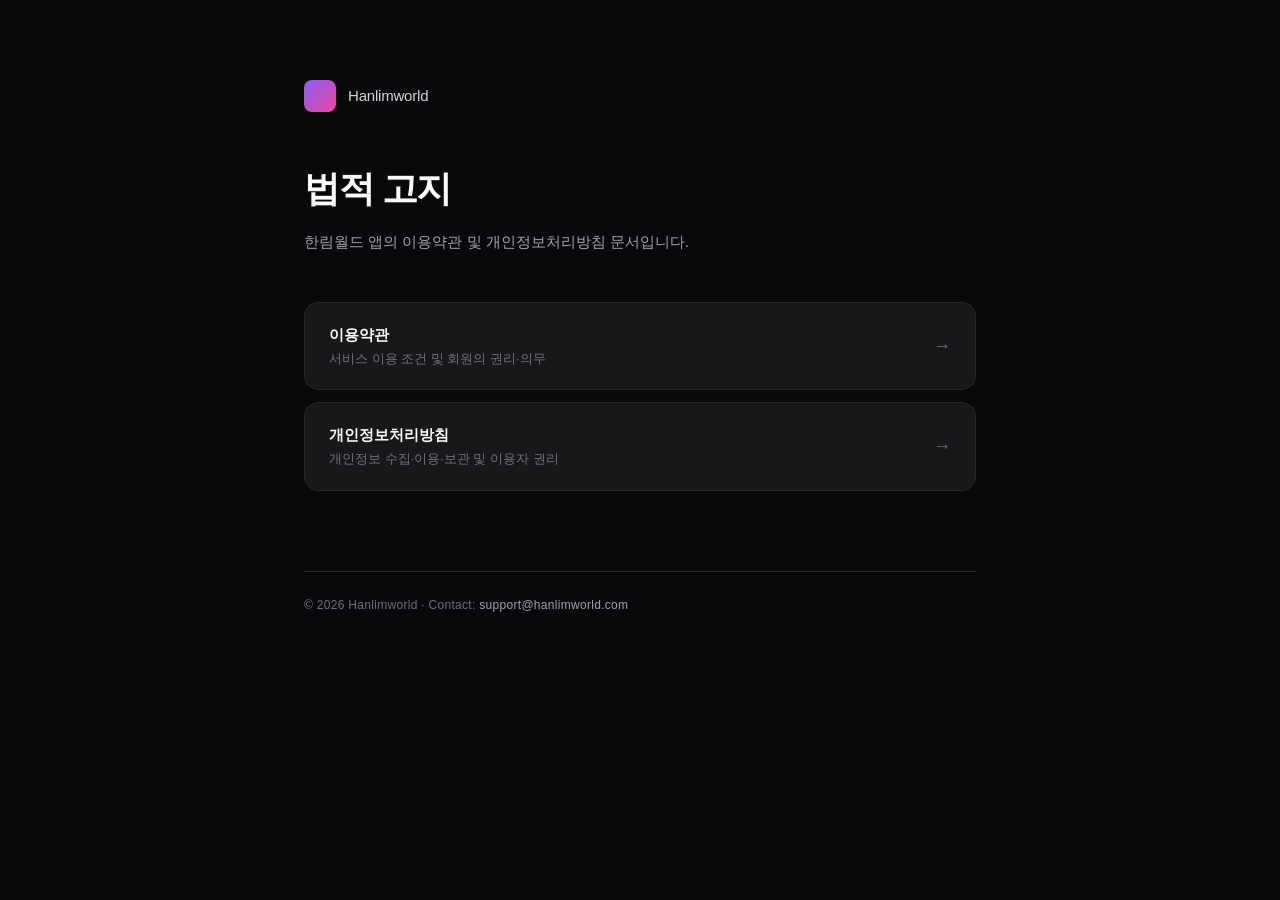
==== index.html @ de063f62 "Initial: 법적 고지 · 이용약관 · 개인정보처리방침" ====
<!DOCTYPE html>
<html lang="ko">
<head>
<meta charset="UTF-8">
<meta name="viewport" content="width=device-width, initial-scale=1.0">
<title>한림월드 — 법적 고지</title>
<style>
  :root {
    --zinc-950: #09090B;
    --zinc-900: #18181B;
    --zinc-800: #27272A;
    --zinc-700: #3F3F46;
    --zinc-500: #71717A;
    --zinc-400: #A1A1AA;
    --zinc-300: #D4D4D8;
    --zinc-50: #FAFAFA;
    --purple: #8B5CF6;
    --pink: #EC4899;
  }
  * { box-sizing: border-box; margin: 0; padding: 0; }
  html, body {
    background: var(--zinc-950);
    color: var(--zinc-50);
    font-family: -apple-system, BlinkMacSystemFont, 'Pretendard Variable',
      'Segoe UI', Roboto, sans-serif;
    line-height: 1.6;
    min-height: 100vh;
  }
  .container {
    max-width: 720px;
    margin: 0 auto;
    padding: 80px 24px;
  }
  .brand {
    display: flex;
    align-items: center;
    gap: 12px;
    margin-bottom: 48px;
  }
  .brand-mark {
    width: 32px;
    height: 32px;
    border-radius: 8px;
    background: linear-gradient(135deg, var(--purple), var(--pink));
  }
  .brand-name {
    font-size: 15px;
    font-weight: 500;
    color: var(--zinc-300);
    letter-spacing: -0.2px;
  }
  h1 {
    font-size: 36px;
    font-weight: 700;
    letter-spacing: -1.5px;
    margin-bottom: 12px;
  }
  .subtitle {
    color: var(--zinc-400);
    font-size: 15px;
    margin-bottom: 48px;
  }
  .links {
    display: grid;
    gap: 12px;
  }
  .link-card {
    display: flex;
    align-items: center;
    justify-content: space-between;
    padding: 20px 24px;
    background: var(--zinc-900);
    border: 1px solid var(--zinc-800);
    border-radius: 14px;
    text-decoration: none;
    color: var(--zinc-50);
    transition: border-color .15s ease;
  }
  .link-card:hover { border-color: var(--zinc-700); }
  .link-card .title { font-weight: 600; font-size: 15px; }
  .link-card .desc { color: var(--zinc-500); font-size: 13px; margin-top: 2px; }
  .link-card .arrow { color: var(--zinc-500); font-size: 18px; }
  footer {
    margin-top: 80px;
    padding-top: 24px;
    border-top: 1px solid var(--zinc-800);
    color: var(--zinc-500);
    font-size: 12px;
    letter-spacing: 0.3px;
  }
  footer a { color: var(--zinc-400); text-decoration: none; }
</style>
</head>
<body>
  <div class="container">
    <div class="brand">
      <div class="brand-mark"></div>
      <div class="brand-name">Hanlimworld</div>
    </div>
    <h1>법적 고지</h1>
    <p class="subtitle">한림월드 앱의 이용약관 및 개인정보처리방침 문서입니다.</p>
    <div class="links">
      <a class="link-card" href="./terms.html">
        <div>
          <div class="title">이용약관</div>
          <div class="desc">서비스 이용 조건 및 회원의 권리·의무</div>
        </div>
        <span class="arrow">→</span>
      </a>
      <a class="link-card" href="./privacy.html">
        <div>
          <div class="title">개인정보처리방침</div>
          <div class="desc">개인정보 수집·이용·보관 및 이용자 권리</div>
        </div>
        <span class="arrow">→</span>
      </a>
    </div>
    <footer>
      © 2026 Hanlimworld · Contact:
      <a href="mailto:support@hanlimworld.com">support@hanlimworld.com</a>
    </footer>
  </div>
</body>
</html>
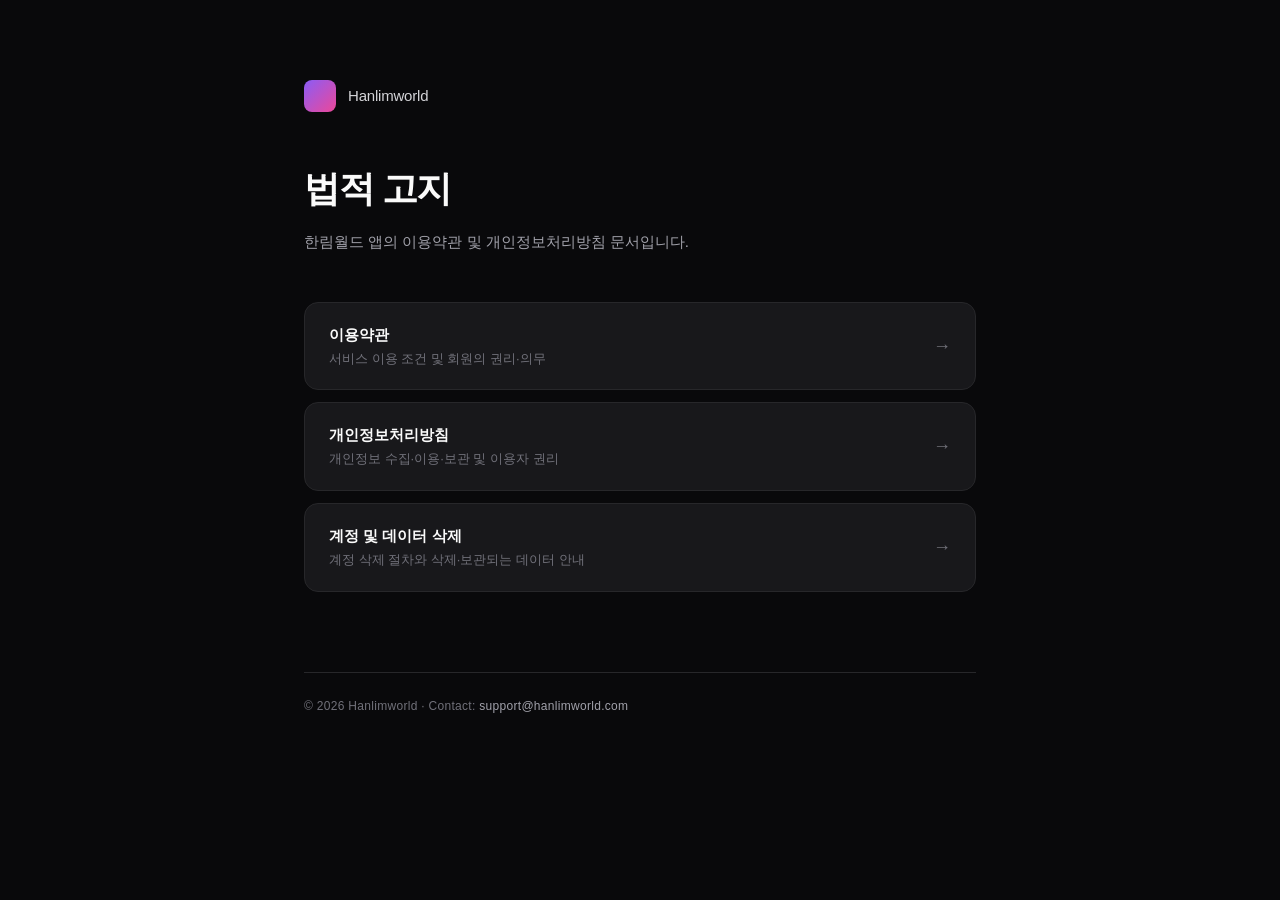
==== commit bd877327: "feat: 계정 및 데이터 삭제 안내 페이지 추가 (Play Console 필수) - 앱 이름 / 개발사 명시 (Hanlimworld) - 삭제 절차 2가지 (앱 내 즉시 삭제 ·" ====
--- a/index.html
+++ b/index.html
@@ -114,6 +114,13 @@
         </div>
         <span class="arrow">→</span>
       </a>
+      <a class="link-card" href="./delete-account.html">
+        <div>
+          <div class="title">계정 및 데이터 삭제</div>
+          <div class="desc">계정 삭제 절차와 삭제·보관되는 데이터 안내</div>
+        </div>
+        <span class="arrow">→</span>
+      </a>
     </div>
     <footer>
       © 2026 Hanlimworld · Contact:
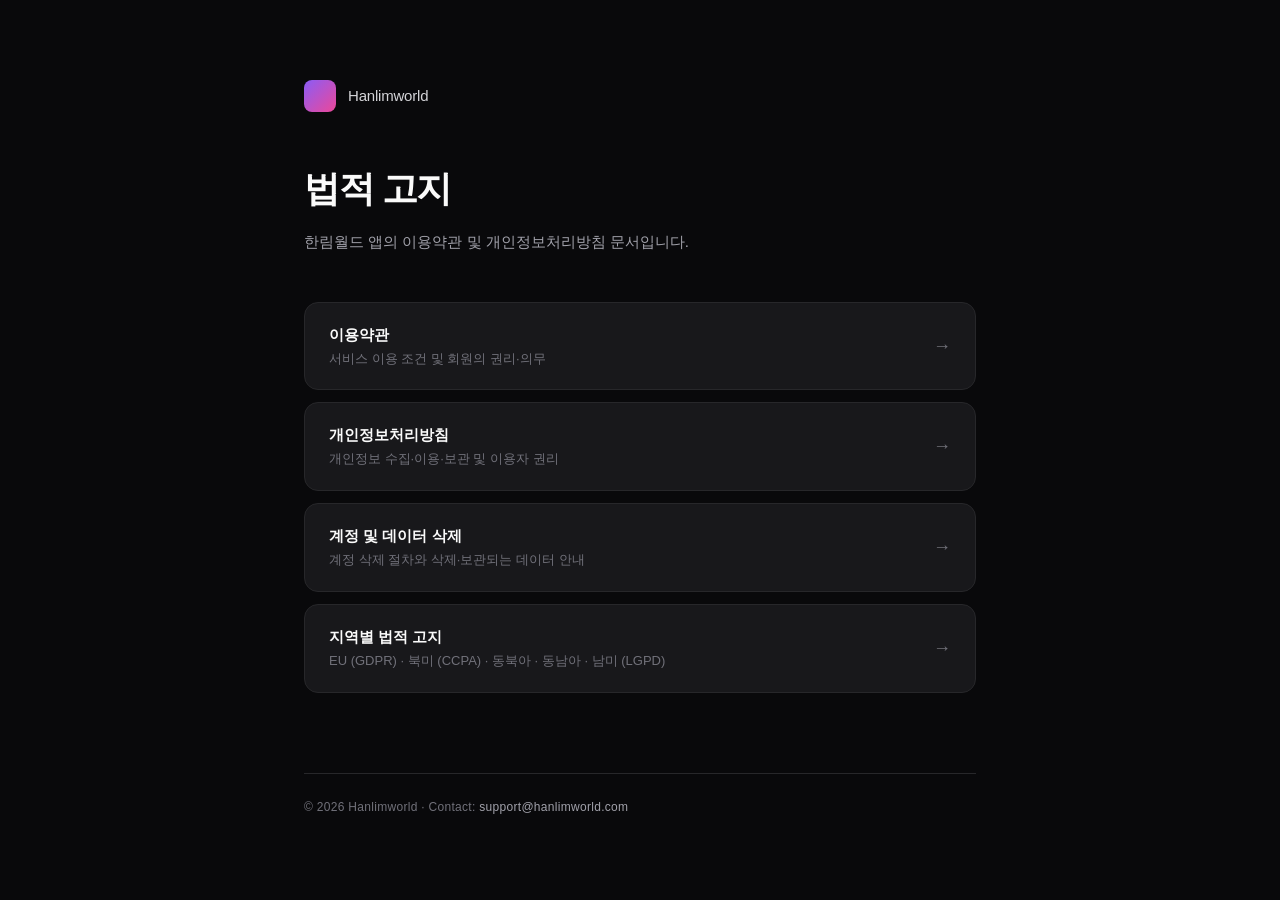
==== commit aecea38c: "feat: 지역별 개인정보처리방침 · 이용약관 (EU / 북미 / 남미 / 동북아 / 동남아) 각 지역 법령 준수: - EU: GDPR Art. 6/9/15-22 · 데이터 컨트롤" ====
--- a/index.html
+++ b/index.html
@@ -121,6 +121,13 @@
         </div>
         <span class="arrow">→</span>
       </a>
+      <a class="link-card" href="./regions/">
+        <div>
+          <div class="title">지역별 법적 고지</div>
+          <div class="desc">EU (GDPR) · 북미 (CCPA) · 동북아 · 동남아 · 남미 (LGPD)</div>
+        </div>
+        <span class="arrow">→</span>
+      </a>
     </div>
     <footer>
       © 2026 Hanlimworld · Contact:
